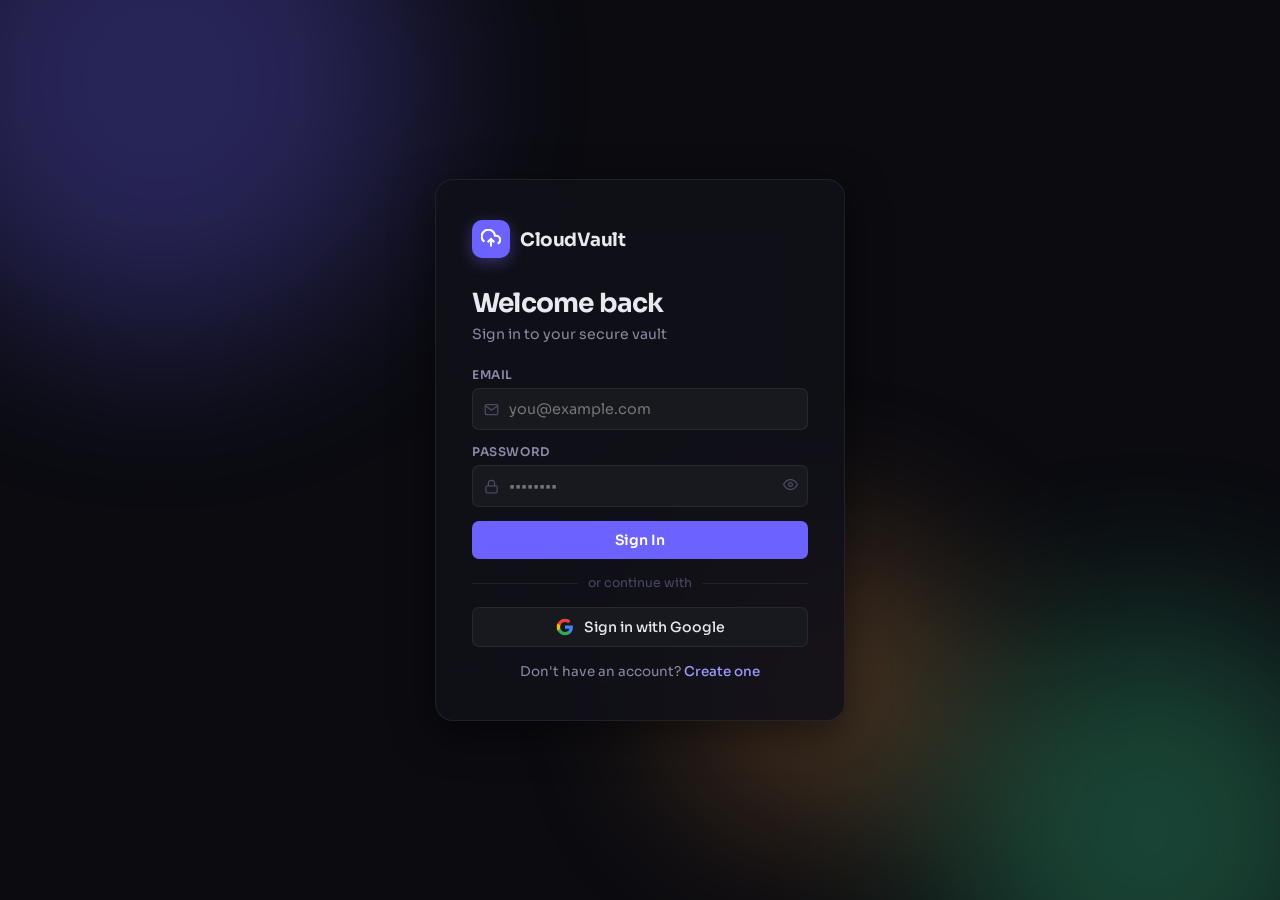
==== index.html @ 46a1de66 "Add files via upload" ====
<!DOCTYPE html>
<html lang="en">
<head>
  <meta charset="UTF-8" />
  <meta name="viewport" content="width=device-width, initial-scale=1.0" />
  <title>CloudVault — Secure File Storage</title>
  <link rel="preconnect" href="https://fonts.googleapis.com" />
  <link href="https://fonts.googleapis.com/css2?family=Sora:wght@300;400;500;600;700&display=swap" rel="stylesheet" />
  <link rel="stylesheet" href="style.css" />
</head>
<body>

  <!-- ══════════════════════════════════
       AUTH SCREEN
  ═══════════════════════════════════ -->
  <div id="auth-screen" class="auth-screen">
    <div class="auth-bg">
      <div class="auth-orb orb1"></div>
      <div class="auth-orb orb2"></div>
      <div class="auth-orb orb3"></div>
    </div>

    <div class="auth-card">
      <div class="brand">
        <div class="brand-icon">
          <svg width="20" height="20" viewBox="0 0 24 24" fill="none" stroke="white" stroke-width="2.5">
            <path d="M20 17.58A5 5 0 0018 8h-1.26A8 8 0 104 15.25"/>
            <polyline points="16 16 12 12 8 16"/>
            <line x1="12" y1="12" x2="12" y2="21"/>
          </svg>
        </div>
        <span class="brand-name">CloudVault</span>
      </div>

      <h1 class="auth-title" id="auth-title">Welcome back</h1>
      <p class="auth-sub" id="auth-sub">Sign in to your secure vault</p>

      <div class="form-group hidden" id="name-group">
        <label>Full Name</label>
        <div class="input-wrap">
          <svg class="input-icon" width="15" height="15" viewBox="0 0 24 24" fill="none" stroke="currentColor" stroke-width="2"><path d="M20 21v-2a4 4 0 00-4-4H8a4 4 0 00-4 4v2"/><circle cx="12" cy="7" r="4"/></svg>
          <input type="text" id="name-input" placeholder="Your full name" />
        </div>
      </div>

      <div class="form-group">
        <label>Email</label>
        <div class="input-wrap">
          <svg class="input-icon" width="15" height="15" viewBox="0 0 24 24" fill="none" stroke="currentColor" stroke-width="2"><path d="M4 4h16c1.1 0 2 .9 2 2v12c0 1.1-.9 2-2 2H4c-1.1 0-2-.9-2-2V6c0-1.1.9-2 2-2z"/><polyline points="22,6 12,13 2,6"/></svg>
          <input type="email" id="email-input" placeholder="you@example.com" />
        </div>
      </div>

      <div class="form-group">
        <label>Password</label>
        <div class="input-wrap">
          <svg class="input-icon" width="15" height="15" viewBox="0 0 24 24" fill="none" stroke="currentColor" stroke-width="2"><rect x="3" y="11" width="18" height="11" rx="2"/><path d="M7 11V7a5 5 0 0110 0v4"/></svg>
          <input type="password" id="password-input" placeholder="••••••••" />
          <button class="pw-toggle" id="pw-toggle" type="button" tabindex="-1">
            <svg width="15" height="15" viewBox="0 0 24 24" fill="none" stroke="currentColor" stroke-width="2"><path d="M1 12s4-8 11-8 11 8 11 8-4 8-11 8-11-8-11-8z"/><circle cx="12" cy="12" r="3"/></svg>
          </button>
        </div>
      </div>

      <p class="auth-error hidden" id="auth-error"></p>

      <button class="btn-primary full" id="auth-btn">Sign In</button>

      <div class="auth-divider"><span>or continue with</span></div>

      <button class="btn-google" id="google-btn">
        <svg width="18" height="18" viewBox="0 0 24 24"><path fill="#4285F4" d="M22.56 12.25c0-.78-.07-1.53-.2-2.25H12v4.26h5.92c-.26 1.37-1.04 2.53-2.21 3.31v2.77h3.57c2.08-1.92 3.28-4.74 3.28-8.09z"/><path fill="#34A853" d="M12 23c2.97 0 5.46-.98 7.28-2.66l-3.57-2.77c-.98.66-2.23 1.06-3.71 1.06-2.86 0-5.29-1.93-6.16-4.53H2.18v2.84C3.99 20.53 7.7 23 12 23z"/><path fill="#FBBC05" d="M5.84 14.09c-.22-.66-.35-1.36-.35-2.09s.13-1.43.35-2.09V7.07H2.18C1.43 8.55 1 10.22 1 12s.43 3.45 1.18 4.93l2.85-2.22.81-.62z"/><path fill="#EA4335" d="M12 5.38c1.62 0 3.06.56 4.21 1.64l3.15-3.15C17.45 2.09 14.97 1 12 1 7.7 1 3.99 3.47 2.18 7.07l3.66 2.84c.87-2.6 3.3-4.53 6.16-4.53z"/></svg>
        Sign in with Google
      </button>

      <p class="auth-toggle">
        <span id="auth-toggle-label">Don't have an account?</span>
        <a href="#" id="toggle-auth">Create one</a>
      </p>
    </div>
  </div>

  <!-- ══════════════════════════════════
       APP SHELL
  ═══════════════════════════════════ -->
  <div id="app" class="app hidden">

    <!-- SIDEBAR -->
    <aside class="sidebar" id="sidebar">
      <div class="sidebar-inner">

        <div class="sidebar-brand">
          <div class="brand-icon small">
            <svg width="13" height="13" viewBox="0 0 24 24" fill="none" stroke="white" stroke-width="2.5">
              <path d="M20 17.58A5 5 0 0018 8h-1.26A8 8 0 104 15.25"/>
              <polyline points="16 16 12 12 8 16"/>
              <line x1="12" y1="12" x2="12" y2="21"/>
            </svg>
          </div>
          <span>CloudVault</span>
        </div>

        <button class="upload-btn" id="sidebar-upload-btn">
          <svg width="15" height="15" viewBox="0 0 24 24" fill="none" stroke="currentColor" stroke-width="2.5"><path d="M21 15v4a2 2 0 01-2 2H5a2 2 0 01-2-2v-4"/><polyline points="17 8 12 3 7 8"/><line x1="12" y1="3" x2="12" y2="15"/></svg>
          Upload Files
        </button>

        <nav class="nav">
          <span class="nav-section-label">Main</span>
          <a class="nav-item active" href="#" data-section="my-files">
            <svg width="16" height="16" viewBox="0 0 24 24" fill="none" stroke="currentColor" stroke-width="2"><path d="M3 9l9-7 9 7v11a2 2 0 01-2 2H5a2 2 0 01-2-2z"/><polyline points="9 22 9 12 15 12 15 22"/></svg>
            My Files
          </a>
          <a class="nav-item" href="#" data-section="recent">
            <svg width="16" height="16" viewBox="0 0 24 24" fill="none" stroke="currentColor" stroke-width="2"><circle cx="12" cy="12" r="10"/><polyline points="12 6 12 12 16 14"/></svg>
            Recent
          </a>
          <a class="nav-item" href="#" data-section="starred">
            <svg width="16" height="16" viewBox="0 0 24 24" fill="none" stroke="currentColor" stroke-width="2"><polygon points="12 2 15.09 8.26 22 9.27 17 14.14 18.18 21.02 12 17.77 5.82 21.02 7 14.14 2 9.27 8.91 8.26 12 2"/></svg>
            Starred
          </a>
          <a class="nav-item" href="#" data-section="shared">
            <svg width="16" height="16" viewBox="0 0 24 24" fill="none" stroke="currentColor" stroke-width="2"><circle cx="18" cy="5" r="3"/><circle cx="6" cy="12" r="3"/><circle cx="18" cy="19" r="3"/><line x1="8.59" y1="13.51" x2="15.42" y2="17.49"/><line x1="15.41" y1="6.51" x2="8.59" y2="10.49"/></svg>
            Shared
          </a>
          <span class="nav-section-label" style="margin-top:8px">Other</span>
          <a class="nav-item" href="#" data-section="trash">
            <svg width="16" height="16" viewBox="0 0 24 24" fill="none" stroke="currentColor" stroke-width="2"><polyline points="3 6 5 6 21 6"/><path d="M19 6l-1 14a2 2 0 01-2 2H8a2 2 0 01-2-2L5 6"/><path d="M10 11v6M14 11v6"/><path d="M9 6V4a1 1 0 011-1h4a1 1 0 011 1v2"/></svg>
            Trash
          </a>
        </nav>

        <div class="sidebar-spacer"></div>

        <div class="storage-card">
          <div class="storage-row">
            <svg width="13" height="13" viewBox="0 0 24 24" fill="none" stroke="currentColor" stroke-width="2"><ellipse cx="12" cy="5" rx="9" ry="3"/><path d="M21 12c0 1.66-4 3-9 3s-9-1.34-9-3"/><path d="M3 5v14c0 1.66 4 3 9 3s9-1.34 9-3V5"/></svg>
            <span>Storage</span>
            <span class="storage-pct-badge" id="storage-pct">12%</span>
          </div>
          <div class="storage-track"><div class="storage-fill" id="storage-fill" style="width:12%"></div></div>
          <p class="storage-detail" id="storage-detail">614 MB of 5 GB used</p>
          <a href="#" class="upgrade-btn">⚡ Upgrade Plan</a>
        </div>

        <div class="user-row">
          <div class="user-avatar" id="user-avatar">J</div>
          <div class="user-meta">
            <p class="user-name" id="user-name">John Doe</p>
            <p class="user-email" id="user-email">john@example.com</p>
          </div>
          <button class="icon-btn logout" id="logout-btn" title="Sign out">
            <svg width="14" height="14" viewBox="0 0 24 24" fill="none" stroke="currentColor" stroke-width="2"><path d="M9 21H5a2 2 0 01-2-2V5a2 2 0 012-2h4"/><polyline points="16 17 21 12 16 7"/><line x1="21" y1="12" x2="9" y2="12"/></svg>
          </button>
        </div>

      </div>
    </aside>

    <!-- MAIN CONTENT -->
    <main class="main">

      <!-- TOPBAR -->
      <header class="topbar">
        <button class="hamburger" id="hamburger">
          <svg width="18" height="18" viewBox="0 0 24 24" fill="none" stroke="currentColor" stroke-width="2"><line x1="3" y1="12" x2="21" y2="12"/><line x1="3" y1="6" x2="21" y2="6"/><line x1="3" y1="18" x2="21" y2="18"/></svg>
        </button>

        <div class="breadcrumb" id="breadcrumb">
          <span class="crumb active" data-index="-1">My Files</span>
        </div>

        <div class="topbar-actions">
          <div class="search-bar">
            <svg width="14" height="14" viewBox="0 0 24 24" fill="none" stroke="currentColor" stroke-width="2"><circle cx="11" cy="11" r="8"/><line x1="21" y1="21" x2="16.65" y2="16.65"/></svg>
            <input type="text" id="search-input" placeholder="Search…" autocomplete="off" />
          </div>
          <button class="icon-btn" id="new-folder-btn" title="New folder">
            <svg width="17" height="17" viewBox="0 0 24 24" fill="none" stroke="currentColor" stroke-width="2"><path d="M22 19a2 2 0 01-2 2H4a2 2 0 01-2-2V5a2 2 0 012-2h5l2 3h9a2 2 0 012 2z"/><line x1="12" y1="11" x2="12" y2="17"/><line x1="9" y1="14" x2="15" y2="14"/></svg>
          </button>
          <div class="view-toggle">
            <button class="vbtn active" id="grid-btn">
              <svg width="14" height="14" viewBox="0 0 24 24" fill="none" stroke="currentColor" stroke-width="2"><rect x="3" y="3" width="7" height="7"/><rect x="14" y="3" width="7" height="7"/><rect x="14" y="14" width="7" height="7"/><rect x="3" y="14" width="7" height="7"/></svg>
            </button>
            <button class="vbtn" id="list-btn">
              <svg width="14" height="14" viewBox="0 0 24 24" fill="none" stroke="currentColor" stroke-width="2"><line x1="8" y1="6" x2="21" y2="6"/><line x1="8" y1="12" x2="21" y2="12"/><line x1="8" y1="18" x2="21" y2="18"/><line x1="3" y1="6" x2="3.01" y2="6"/><line x1="3" y1="12" x2="3.01" y2="12"/><line x1="3" y1="18" x2="3.01" y2="18"/></svg>
            </button>
          </div>
        </div>
      </header>

      <!-- SCROLLABLE CONTENT -->
      <div class="scroll-area">

        <!-- Drag overlay -->
        <div class="drag-overlay hidden" id="drag-overlay">
          <div class="drag-inner">
            <svg width="52" height="52" viewBox="0 0 24 24" fill="none" stroke="currentColor" stroke-width="1.5"><path d="M21 15v4a2 2 0 01-2 2H5a2 2 0 01-2-2v-4"/><polyline points="17 8 12 3 7 8"/><line x1="12" y1="3" x2="12" y2="15"/></svg>
            <p>Drop files to upload</p>
          </div>
        </div>

        <div class="content-header">
          <div class="content-header-left">
            <h2 id="section-title">My Files</h2>
            <span class="count-badge" id="item-count"></span>
          </div>
          <select class="sort-select" id="sort-select">
            <option value="name-asc">Name A–Z</option>
            <option value="name-desc">Name Z–A</option>
            <option value="size-desc">Largest first</option>
            <option value="size-asc">Smallest first</option>
            <option value="date-desc" selected>Newest first</option>
            <option value="date-asc">Oldest first</option>
          </select>
        </div>

        <div id="files-container" class="files-grid"></div>

        <div id="empty-state" class="empty-state hidden">
          <div class="empty-icon">
            <svg width="48" height="48" viewBox="0 0 24 24" fill="none" stroke="currentColor" stroke-width="1"><path d="M13 2H6a2 2 0 00-2 2v16a2 2 0 002 2h12a2 2 0 002-2V9z"/><polyline points="13 2 13 9 20 9"/></svg>
          </div>
          <p id="empty-title">Nothing here yet</p>
          <span id="empty-sub">Upload your first file to get started</span>
          <button class="btn-primary" id="empty-upload-btn" style="margin-top:16px">Upload Files</button>
        </div>

      </div><!-- /scroll-area -->
    </main>
  </div>

  <!-- UPLOAD PROGRESS PANEL -->
  <div class="up-panel hidden" id="up-panel">
    <div class="up-head">
      <span id="up-title">Uploading…</span>
      <div style="display:flex;gap:4px">
        <button class="icon-btn" id="up-minimize">−</button>
        <button class="icon-btn" id="up-close">✕</button>
      </div>
    </div>
    <div id="up-items" class="up-items"></div>
  </div>

  <!-- CONTEXT MENU -->
  <div class="ctx-menu hidden" id="ctx-menu">
    <button class="ctx-item" id="ctx-open">
      <svg width="13" height="13" viewBox="0 0 24 24" fill="none" stroke="currentColor" stroke-width="2"><path d="M18 13v6a2 2 0 01-2 2H5a2 2 0 01-2-2V8a2 2 0 012-2h6"/><polyline points="15 3 21 3 21 9"/><line x1="10" y1="14" x2="21" y2="3"/></svg>
      Open
    </button>
    <button class="ctx-item" id="ctx-download">
      <svg width="13" height="13" viewBox="0 0 24 24" fill="none" stroke="currentColor" stroke-width="2"><path d="M21 15v4a2 2 0 01-2 2H5a2 2 0 01-2-2v-4"/><polyline points="7 10 12 15 17 10"/><line x1="12" y1="15" x2="12" y2="3"/></svg>
      Download
    </button>
    <button class="ctx-item" id="ctx-rename">
      <svg width="13" height="13" viewBox="0 0 24 24" fill="none" stroke="currentColor" stroke-width="2"><path d="M11 4H4a2 2 0 00-2 2v14a2 2 0 002 2h14a2 2 0 002-2v-7"/><path d="M18.5 2.5a2.121 2.121 0 013 3L12 15l-4 1 1-4 9.5-9.5z"/></svg>
      Rename
    </button>
    <button class="ctx-item" id="ctx-star">
      <svg width="13" height="13" viewBox="0 0 24 24" fill="none" stroke="currentColor" stroke-width="2"><polygon points="12 2 15.09 8.26 22 9.27 17 14.14 18.18 21.02 12 17.77 5.82 21.02 7 14.14 2 9.27 8.91 8.26 12 2"/></svg>
      <span id="ctx-star-label">Add to Starred</span>
    </button>
    <div class="ctx-divider"></div>
    <button class="ctx-item danger" id="ctx-delete">
      <svg width="13" height="13" viewBox="0 0 24 24" fill="none" stroke="currentColor" stroke-width="2"><polyline points="3 6 5 6 21 6"/><path d="M19 6l-1 14a2 2 0 01-2 2H8a2 2 0 01-2-2L5 6"/></svg>
      <span id="ctx-delete-label">Move to Trash</span>
    </button>
  </div>

  <!-- PREVIEW MODAL -->
  <div class="overlay hidden" id="preview-overlay">
    <div class="preview-modal">
      <div class="preview-head">
        <div>
          <p id="preview-filename">file.jpg</p>
          <span id="preview-filesize" class="muted-sm"></span>
        </div>
        <div style="display:flex;gap:8px;align-items:center">
          <button class="btn-ghost" id="preview-dl">
            <svg width="13" height="13" viewBox="0 0 24 24" fill="none" stroke="currentColor" stroke-width="2"><path d="M21 15v4a2 2 0 01-2 2H5a2 2 0 01-2-2v-4"/><polyline points="7 10 12 15 17 10"/><line x1="12" y1="15" x2="12" y2="3"/></svg>
            Download
          </button>
          <button class="icon-btn" id="close-preview">✕</button>
        </div>
      </div>
      <div class="preview-body" id="preview-body"></div>
    </div>
  </div>

  <!-- RENAME MODAL -->
  <div class="overlay hidden" id="rename-overlay">
    <div class="dialog">
      <h3>Rename</h3>
      <input type="text" id="rename-input" placeholder="New name" />
      <div class="dialog-actions">
        <button class="btn-ghost" id="rename-cancel">Cancel</button>
        <button class="btn-primary" id="rename-ok">Rename</button>
      </div>
    </div>
  </div>

  <!-- NEW FOLDER MODAL -->
  <div class="overlay hidden" id="folder-overlay">
    <div class="dialog">
      <h3>New Folder</h3>
      <input type="text" id="folder-input" placeholder="Folder name" />
      <div class="dialog-actions">
        <button class="btn-ghost" id="folder-cancel">Cancel</button>
        <button class="btn-primary" id="folder-ok">Create</button>
      </div>
    </div>
  </div>

  <input type="file" id="file-input" multiple hidden />
  <script src="app.js"></script>
</body>
</html>
---- style.css ----
/* ─── RESET ──────────────────────────────────────────── */
*, *::before, *::after { box-sizing: border-box; margin: 0; padding: 0; }
html { height: 100%; }
body { height: 100%; font-family: 'Sora', sans-serif; background: #0b0b10; color: #e8e8f0; overflow: hidden; }
a { text-decoration: none; }
button { font-family: inherit; cursor: pointer; border: none; background: none; color: inherit; }
input, select { font-family: inherit; }

/* ─── CSS VARIABLES ──────────────────────────────────── */
:root {
  --bg0:     #0b0b10;
  --bg1:     #111118;
  --bg2:     #18181f;
  --bg3:     #1e1e27;
  --bg4:     #26262f;
  --border:  rgba(255,255,255,0.07);
  --bh:      rgba(255,255,255,0.12);
  --accent:  #6c63ff;
  --accent2: #9d97ff;
  --ag:      rgba(108,99,255,0.18);
  --text:    #e8e8f0;
  --t2:      #8a8aa8;
  --t3:      #4a4a64;
  --danger:  #ff5a5a;
  --success: #3ecf8e;
  --warn:    #f0a050;
  --r:       10px;
  --rs:      7px;
  --shadow:  0 12px 40px rgba(0,0,0,0.5);
  --trans:   0.16s ease;
}

.hidden { display: none !important; }

/* ─── BUTTONS ─────────────────────────────────────────── */
.btn-primary {
  background: var(--accent);
  color: #fff;
  border: none;
  border-radius: var(--rs);
  padding: 10px 18px;
  font-size: 0.88rem;
  font-weight: 600;
  cursor: pointer;
  transition: all var(--trans);
  display: inline-flex;
  align-items: center;
  gap: 6px;
}
.btn-primary:hover { background: #5a52e0; box-shadow: 0 4px 18px rgba(108,99,255,0.35); transform: translateY(-1px); }
.btn-primary:active { transform: translateY(0); }
.btn-primary.full { width: 100%; justify-content: center; }

.btn-ghost {
  background: var(--bg3);
  color: var(--t2);
  border: 1px solid var(--border);
  border-radius: var(--rs);
  padding: 8px 14px;
  font-size: 0.84rem;
  font-family: inherit;
  cursor: pointer;
  transition: all var(--trans);
  display: inline-flex;
  align-items: center;
  gap: 6px;
}
.btn-ghost:hover { background: var(--bg4); color: var(--text); }

.icon-btn {
  width: 32px;
  height: 32px;
  border-radius: var(--rs);
  display: flex;
  align-items: center;
  justify-content: center;
  color: var(--t2);
  transition: all var(--trans);
  flex-shrink: 0;
}
.icon-btn:hover { background: var(--bg3); color: var(--text); }
.icon-btn.logout:hover { color: var(--danger); }

/* ─── AUTH SCREEN ─────────────────────────────────────── */
.auth-screen {
  position: fixed;
  inset: 0;
  display: flex;
  align-items: center;
  justify-content: center;
  overflow: hidden;
}

.auth-bg {
  position: absolute;
  inset: 0;
  pointer-events: none;
}
.auth-orb {
  position: absolute;
  border-radius: 50%;
  filter: blur(90px);
  opacity: 0.3;
  animation: drift 10s ease-in-out infinite;
}
.orb1 { width: 520px; height: 520px; background: #6c63ff; top: -180px; left: -100px; animation-delay: 0s; }
.orb2 { width: 420px; height: 420px; background: #3ecf8e; bottom: -140px; right: -80px; animation-delay: -4s; }
.orb3 { width: 280px; height: 280px; background: #f0a050; top: 60%; right: 25%; animation-delay: -7s; }

@keyframes drift {
  0%, 100% { transform: translate(0, 0) scale(1); }
  33%       { transform: translate(20px, -20px) scale(1.04); }
  66%       { transform: translate(-15px, 15px) scale(0.97); }
}

.auth-card {
  position: relative;
  z-index: 1;
  background: rgba(17,17,24,0.88);
  backdrop-filter: blur(28px);
  -webkit-backdrop-filter: blur(28px);
  border: 1px solid var(--border);
  border-radius: 18px;
  padding: 40px 36px;
  width: 100%;
  max-width: 410px;
  box-shadow: var(--shadow);
  animation: slideUp 0.45s cubic-bezier(0.16,1,0.3,1);
}
@keyframes slideUp {
  from { opacity: 0; transform: translateY(28px); }
  to   { opacity: 1; transform: translateY(0); }
}

.brand {
  display: flex;
  align-items: center;
  gap: 10px;
  margin-bottom: 28px;
}
.brand-icon {
  width: 38px;
  height: 38px;
  border-radius: 10px;
  background: var(--accent);
  display: flex;
  align-items: center;
  justify-content: center;
  flex-shrink: 0;
  box-shadow: 0 4px 16px rgba(108,99,255,0.4);
}
.brand-icon.small { width: 28px; height: 28px; border-radius: 7px; }
.brand-name { font-size: 1.15rem; font-weight: 700; letter-spacing: -0.5px; }

.auth-title { font-size: 1.65rem; font-weight: 700; letter-spacing: -0.8px; margin-bottom: 5px; }
.auth-sub   { color: var(--t2); font-size: 0.88rem; margin-bottom: 24px; }

.form-group { margin-bottom: 14px; }
.form-group label {
  display: block;
  font-size: 0.75rem;
  font-weight: 600;
  color: var(--t2);
  text-transform: uppercase;
  letter-spacing: 0.6px;
  margin-bottom: 6px;
}
.input-wrap {
  position: relative;
  display: flex;
  align-items: center;
}
.input-icon {
  position: absolute;
  left: 12px;
  color: var(--t3);
  pointer-events: none;
}
.input-wrap input {
  width: 100%;
  background: var(--bg2);
  border: 1px solid var(--border);
  border-radius: var(--rs);
  padding: 11px 12px 11px 36px;
  color: var(--text);
  font-size: 0.9rem;
  outline: none;
  transition: border var(--trans), box-shadow var(--trans);
}
.input-wrap input:focus {
  border-color: var(--accent);
  box-shadow: 0 0 0 3px var(--ag);
}
.pw-toggle {
  position: absolute;
  right: 10px;
  color: var(--t3);
  transition: color var(--trans);
}
.pw-toggle:hover { color: var(--t2); }

.auth-error {
  color: var(--danger);
  font-size: 0.83rem;
  background: rgba(255,90,90,0.08);
  border: 1px solid rgba(255,90,90,0.2);
  border-radius: var(--rs);
  padding: 8px 12px;
  margin-bottom: 12px;
}

.auth-divider {
  display: flex;
  align-items: center;
  gap: 10px;
  margin: 16px 0;
  color: var(--t3);
  font-size: 0.78rem;
}
.auth-divider::before, .auth-divider::after {
  content: '';
  flex: 1;
  height: 1px;
  background: var(--border);
}

.btn-google {
  width: 100%;
  background: var(--bg2);
  border: 1px solid var(--border);
  border-radius: var(--rs);
  padding: 10px;
  display: flex;
  align-items: center;
  justify-content: center;
  gap: 10px;
  font-size: 0.88rem;
  font-weight: 500;
  color: var(--text);
  cursor: pointer;
  transition: all var(--trans);
  margin-bottom: 16px;
}
.btn-google:hover { background: var(--bg3); border-color: var(--bh); }

.auth-toggle { font-size: 0.84rem; color: var(--t2); text-align: center; }
.auth-toggle a { color: var(--accent2); font-weight: 500; }
.auth-toggle a:hover { text-decoration: underline; }

/* ─── APP LAYOUT ──────────────────────────────────────── */
.app {
  display: grid;
  grid-template-columns: 230px 1fr;
  height: 100vh;
  overflow: hidden;
}

/* ─── SIDEBAR ─────────────────────────────────────────── */
.sidebar {
  background: var(--bg1);
  border-right: 1px solid var(--border);
  height: 100vh;
  display: flex;
  flex-direction: column;
  overflow: hidden;
}
.sidebar-inner {
  display: flex;
  flex-direction: column;
  height: 100%;
  padding: 18px 14px;
  overflow-y: auto;
}
.sidebar-inner::-webkit-scrollbar { width: 0; }

.sidebar-brand {
  display: flex;
  align-items: center;
  gap: 9px;
  padding: 2px 4px 18px;
  font-size: 1rem;
  font-weight: 700;
  letter-spacing: -0.4px;
}

.upload-btn {
  width: 100%;
  background: var(--accent);
  color: #fff;
  border-radius: var(--rs);
  padding: 10px 14px;
  font-size: 0.85rem;
  font-weight: 600;
  display: flex;
  align-items: center;
  justify-content: center;
  gap: 8px;
  margin-bottom: 18px;
  transition: all var(--trans);
}
.upload-btn:hover { background: #5a52e0; box-shadow: 0 4px 18px rgba(108,99,255,0.35); }

.nav { display: flex; flex-direction: column; gap: 1px; }
.nav-section-label {
  display: block;
  font-size: 0.7rem;
  font-weight: 600;
  color: var(--t3);
  text-transform: uppercase;
  letter-spacing: 0.8px;
  padding: 0 8px;
  margin: 10px 0 4px;
}
.nav-item {
  display: flex;
  align-items: center;
  gap: 9px;
  padding: 9px 10px;
  border-radius: var(--rs);
  color: var(--t2);
  font-size: 0.87rem;
  font-weight: 500;
  transition: all var(--trans);
}
.nav-item:hover { background: var(--bg2); color: var(--text); }
.nav-item.active {
  background: rgba(108,99,255,0.13);
  color: var(--accent2);
}
.nav-item.active svg { stroke: var(--accent2); }

.sidebar-spacer { flex: 1; min-height: 12px; }

.storage-card {
  background: var(--bg2);
  border: 1px solid var(--border);
  border-radius: var(--r);
  padding: 13px;
  margin-bottom: 14px;
}
.storage-row {
  display: flex;
  align-items: center;
  gap: 6px;
  font-size: 0.8rem;
  font-weight: 600;
  margin-bottom: 8px;
  color: var(--t2);
}
.storage-pct-badge {
  margin-left: auto;
  font-size: 0.72rem;
  background: var(--bg3);
  padding: 2px 7px;
  border-radius: 99px;
  color: var(--accent2);
}
.storage-track {
  height: 4px;
  background: var(--bg4);
  border-radius: 99px;
  overflow: hidden;
  margin-bottom: 7px;
}
.storage-fill {
  height: 100%;
  background: linear-gradient(90deg, var(--accent), var(--accent2));
  border-radius: 99px;
  transition: width 0.6s ease;
}
.storage-detail { font-size: 0.75rem; color: var(--t3); margin-bottom: 10px; }
.upgrade-btn {
  display: block;
  width: 100%;
  text-align: center;
  font-size: 0.78rem;
  font-weight: 600;
  color: var(--accent2);
  background: var(--ag);
  border: 1px solid rgba(108,99,255,0.2);
  border-radius: var(--rs);
  padding: 7px;
  transition: all var(--trans);
}
.upgrade-btn:hover { background: rgba(108,99,255,0.25); }

.user-row {
  display: flex;
  align-items: center;
  gap: 9px;
  padding-top: 12px;
  border-top: 1px solid var(--border);
}
.user-avatar {
  width: 34px;
  height: 34px;
  border-radius: 50%;
  background: var(--accent);
  display: flex;
  align-items: center;
  justify-content: center;
  font-size: 0.85rem;
  font-weight: 700;
  flex-shrink: 0;
}
.user-meta { flex: 1; min-width: 0; }
.user-name  { font-size: 0.84rem; font-weight: 600; white-space: nowrap; overflow: hidden; text-overflow: ellipsis; }
.user-email { font-size: 0.72rem; color: var(--t3); white-space: nowrap; overflow: hidden; text-overflow: ellipsis; }

/* ─── MAIN ────────────────────────────────────────────── */
.main {
  display: flex;
  flex-direction: column;
  height: 100vh;
  overflow: hidden;
  background: var(--bg0);
}

.topbar {
  display: flex;
  align-items: center;
  gap: 10px;
  padding: 0 20px;
  height: 58px;
  border-bottom: 1px solid var(--border);
  background: var(--bg0);
  flex-shrink: 0;
}
.hamburger { display: none; }

.breadcrumb { display: flex; align-items: center; gap: 4px; flex: 1; overflow: hidden; }
.crumb {
  font-size: 0.87rem;
  color: var(--t2);
  cursor: pointer;
  white-space: nowrap;
  transition: color var(--trans);
}
.crumb:hover { color: var(--text); }
.crumb.active { color: var(--text); font-weight: 600; }
.crumb-sep { color: var(--t3); font-size: 0.8rem; }

.topbar-actions { display: flex; align-items: center; gap: 8px; }
.search-bar {
  display: flex;
  align-items: center;
  gap: 8px;
  background: var(--bg2);
  border: 1px solid var(--border);
  border-radius: var(--rs);
  padding: 7px 12px;
  transition: border var(--trans);
}
.search-bar:focus-within { border-color: var(--accent); }
.search-bar svg { color: var(--t3); flex-shrink: 0; }
.search-bar input {
  background: none;
  border: none;
  outline: none;
  color: var(--text);
  font-size: 0.86rem;
  width: 180px;
}
.search-bar input::placeholder { color: var(--t3); }

.view-toggle {
  display: flex;
  background: var(--bg2);
  border: 1px solid var(--border);
  border-radius: var(--rs);
  padding: 3px;
  gap: 2px;
}
.vbtn {
  width: 28px;
  height: 28px;
  border-radius: 5px;
  display: flex;
  align-items: center;
  justify-content: center;
  color: var(--t3);
  transition: all var(--trans);
}
.vbtn:hover { color: var(--t2); }
.vbtn.active { background: var(--bg3); color: var(--text); }

.scroll-area {
  flex: 1;
  overflow-y: auto;
  padding: 20px;
  position: relative;
}
.scroll-area::-webkit-scrollbar { width: 4px; }
.scroll-area::-webkit-scrollbar-track { background: transparent; }
.scroll-area::-webkit-scrollbar-thumb { background: var(--bg3); border-radius: 99px; }

/* ─── DRAG OVERLAY ────────────────────────────────────── */
.drag-overlay {
  position: absolute;
  inset: 0;
  background: rgba(11,11,16,0.85);
  backdrop-filter: blur(6px);
  z-index: 50;
  display: flex;
  align-items: center;
  justify-content: center;
  border: 2px dashed var(--accent);
  border-radius: var(--r);
  margin: 8px;
  animation: breathe 1.4s ease-in-out infinite;
}
@keyframes breathe {
  0%,100% { border-color: rgba(108,99,255,0.5); }
  50%      { border-color: var(--accent); }
}
.drag-inner {
  display: flex;
  flex-direction: column;
  align-items: center;
  gap: 14px;
  color: var(--accent2);
  font-size: 1rem;
  font-weight: 500;
}

/* ─── CONTENT HEADER ──────────────────────────────────── */
.content-header {
  display: flex;
  align-items: center;
  justify-content: space-between;
  margin-bottom: 16px;
}
.content-header-left { display: flex; align-items: center; gap: 10px; }
.content-header-left h2 { font-size: 1.05rem; font-weight: 600; }
.count-badge {
  font-size: 0.72rem;
  color: var(--t3);
  background: var(--bg2);
  border: 1px solid var(--border);
  padding: 2px 8px;
  border-radius: 99px;
}
.sort-select {
  background: var(--bg2);
  border: 1px solid var(--border);
  border-radius: var(--rs);
  color: var(--t2);
  font-size: 0.8rem;
  padding: 6px 10px;
  outline: none;
  cursor: pointer;
}

/* ─── FILES GRID ──────────────────────────────────────── */
.files-grid {
  display: grid;
  grid-template-columns: repeat(auto-fill, minmax(148px, 1fr));
  gap: 10px;
}
.files-list {
  display: flex;
  flex-direction: column;
  gap: 3px;
}

/* FILE CARD – GRID */
.file-card {
  background: var(--bg1);
  border: 1px solid var(--border);
  border-radius: var(--r);
  padding: 14px 12px 10px;
  cursor: pointer;
  transition: all var(--trans);
  position: relative;
  overflow: hidden;
  animation: pop 0.22s cubic-bezier(0.16,1,0.3,1);
  user-select: none;
}
@keyframes pop {
  from { opacity: 0; transform: scale(0.94); }
  to   { opacity: 1; transform: scale(1); }
}
.file-card:hover {
  border-color: var(--bh);
  background: var(--bg2);
  transform: translateY(-2px);
  box-shadow: 0 8px 24px rgba(0,0,0,0.3);
}
.file-card.folder { background: rgba(108,99,255,0.05); }
.file-card.folder:hover { background: rgba(108,99,255,0.1); }
.file-card .star-badge { position: absolute; top: 7px; right: 8px; color: #f0a050; font-size: 0.75rem; }

.file-thumb { width: 100%; height: 76px; object-fit: cover; border-radius: 6px; margin-bottom: 8px; display: block; }
.file-icon-box {
  width: 44px;
  height: 44px;
  border-radius: 9px;
  display: flex;
  align-items: center;
  justify-content: center;
  margin-bottom: 8px;
  font-size: 1.3rem;
}
.file-name {
  font-size: 0.8rem;
  font-weight: 500;
  white-space: nowrap;
  overflow: hidden;
  text-overflow: ellipsis;
  margin-bottom: 3px;
}
.file-meta { font-size: 0.7rem; color: var(--t3); }

/* FILE CARD – LIST */
.files-list .file-card {
  display: flex;
  align-items: center;
  gap: 10px;
  padding: 9px 12px;
  border-radius: var(--rs);
}
.files-list .file-card:hover { transform: none; }
.files-list .file-thumb { width: 34px; height: 34px; flex-shrink: 0; margin: 0; border-radius: 5px; }
.files-list .file-icon-box { width: 34px; height: 34px; flex-shrink: 0; margin: 0; font-size: 1rem; }
.files-list .file-name { flex: 1; margin: 0; }
.files-list .file-meta { margin-left: auto; white-space: nowrap; }

/* TYPE COLORS */
.t-img  { background: rgba(62,207,142,0.12);  color: #3ecf8e; }
.t-vid  { background: rgba(240,160,80,0.12);   color: #f0a050; }
.t-aud  { background: rgba(108,99,255,0.12);   color: var(--accent2); }
.t-pdf  { background: rgba(255,90,90,0.12);    color: #ff5a5a; }
.t-doc  { background: rgba(55,138,220,0.12);   color: #378adc; }
.t-zip  { background: rgba(150,150,180,0.1);   color: #9090b0; }
.t-fol  { background: rgba(108,99,255,0.15);   color: var(--accent2); }
.t-gen  { background: rgba(255,255,255,0.05);  color: var(--t2); }

/* ─── EMPTY STATE ─────────────────────────────────────── */
.empty-state {
  display: flex;
  flex-direction: column;
  align-items: center;
  justify-content: center;
  gap: 10px;
  padding: 70px 20px;
  text-align: center;
}
.empty-icon { color: var(--t3); margin-bottom: 4px; }
.empty-state p { font-size: 1rem; font-weight: 600; color: var(--t2); }
.empty-state span { font-size: 0.84rem; color: var(--t3); }

/* ─── UPLOAD PANEL ────────────────────────────────────── */
.up-panel {
  position: fixed;
  bottom: 18px;
  right: 18px;
  width: 310px;
  background: var(--bg2);
  border: 1px solid var(--border);
  border-radius: var(--r);
  box-shadow: var(--shadow);
  z-index: 200;
  overflow: hidden;
  animation: slideUp 0.25s ease;
}
.up-head {
  display: flex;
  justify-content: space-between;
  align-items: center;
  padding: 11px 14px;
  border-bottom: 1px solid var(--border);
  font-size: 0.84rem;
  font-weight: 600;
}
.up-items { max-height: 260px; overflow-y: auto; }
.up-item {
  padding: 10px 14px;
  border-bottom: 1px solid var(--border);
}
.up-item:last-child { border-bottom: none; }
.up-item-name { font-size: 0.8rem; white-space: nowrap; overflow: hidden; text-overflow: ellipsis; margin-bottom: 5px; }
.up-bar { height: 3px; background: var(--bg3); border-radius: 99px; overflow: hidden; }
.up-fill { height: 100%; background: var(--accent); border-radius: 99px; transition: width 0.2s ease; }
.up-status { font-size: 0.7rem; color: var(--t3); margin-top: 4px; }
.up-status.done  { color: var(--success); }
.up-status.error { color: var(--danger); }

/* ─── CONTEXT MENU ────────────────────────────────────── */
.ctx-menu {
  position: fixed;
  z-index: 400;
  background: var(--bg2);
  border: 1px solid var(--bh);
  border-radius: var(--r);
  box-shadow: var(--shadow);
  min-width: 168px;
  overflow: hidden;
  animation: pop 0.14s ease;
}
.ctx-item {
  display: flex;
  align-items: center;
  gap: 9px;
  width: 100%;
  padding: 9px 14px;
  font-size: 0.84rem;
  color: var(--t2);
  transition: all var(--trans);
  text-align: left;
}
.ctx-item:hover { background: var(--bg3); color: var(--text); }
.ctx-item.danger { color: var(--danger); }
.ctx-item.danger:hover { background: rgba(255,90,90,0.08); }
.ctx-divider { height: 1px; background: var(--border); margin: 2px 0; }

/* ─── OVERLAYS & MODALS ───────────────────────────────── */
.overlay {
  position: fixed;
  inset: 0;
  background: rgba(0,0,0,0.72);
  backdrop-filter: blur(5px);
  display: flex;
  align-items: center;
  justify-content: center;
  z-index: 500;
  animation: fadeIn 0.18s ease;
}
@keyframes fadeIn { from { opacity: 0; } to { opacity: 1; } }

.dialog {
  background: var(--bg2);
  border: 1px solid var(--border);
  border-radius: var(--r);
  padding: 26px 24px;
  width: 100%;
  max-width: 350px;
  box-shadow: var(--shadow);
  animation: slideUp 0.22s cubic-bezier(0.16,1,0.3,1);
}
.dialog h3 { font-size: 0.98rem; font-weight: 600; margin-bottom: 14px; }
.dialog input {
  width: 100%;
  background: var(--bg3);
  border: 1px solid var(--border);
  border-radius: var(--rs);
  padding: 10px 12px;
  color: var(--text);
  font-size: 0.88rem;
  outline: none;
  margin-bottom: 14px;
  font-family: inherit;
  transition: border var(--trans);
}
.dialog input:focus { border-color: var(--accent); }
.dialog-actions { display: flex; gap: 8px; justify-content: flex-end; }

.preview-modal {
  background: var(--bg1);
  border: 1px solid var(--border);
  border-radius: var(--r);
  width: 92vw;
  max-width: 880px;
  max-height: 90vh;
  display: flex;
  flex-direction: column;
  overflow: hidden;
  box-shadow: var(--shadow);
  animation: slideUp 0.22s cubic-bezier(0.16,1,0.3,1);
}
.preview-head {
  display: flex;
  align-items: center;
  justify-content: space-between;
  padding: 13px 18px;
  border-bottom: 1px solid var(--border);
  flex-shrink: 0;
}
.preview-head p { font-size: 0.9rem; font-weight: 500; }
.muted-sm { font-size: 0.75rem; color: var(--t3); }
.preview-body {
  flex: 1;
  overflow: auto;
  display: flex;
  align-items: center;
  justify-content: center;
  padding: 20px;
  background: #07070c;
}
.preview-body img  { max-width: 100%; max-height: 68vh; border-radius: 6px; object-fit: contain; }
.preview-body video, .preview-body audio { max-width: 100%; }
.preview-body iframe { width: 100%; height: 68vh; border: none; border-radius: 6px; }
.preview-body .no-prev {
  text-align: center;
  color: var(--t2);
  display: flex;
  flex-direction: column;
  align-items: center;
  gap: 12px;
}
.preview-body .no-prev svg { opacity: 0.3; }

/* ─── RESPONSIVE ──────────────────────────────────────── */
@media (max-width: 720px) {
  .app { grid-template-columns: 1fr; }
  .sidebar {
    position: fixed;
    top: 0; left: 0; bottom: 0;
    width: 240px;
    z-index: 300;
    transform: translateX(-100%);
    transition: transform 0.25s ease;
  }
  .sidebar.open { transform: translateX(0); box-shadow: 4px 0 30px rgba(0,0,0,0.5); }
  .hamburger { display: flex; }
  .search-bar input { width: 120px; }
}
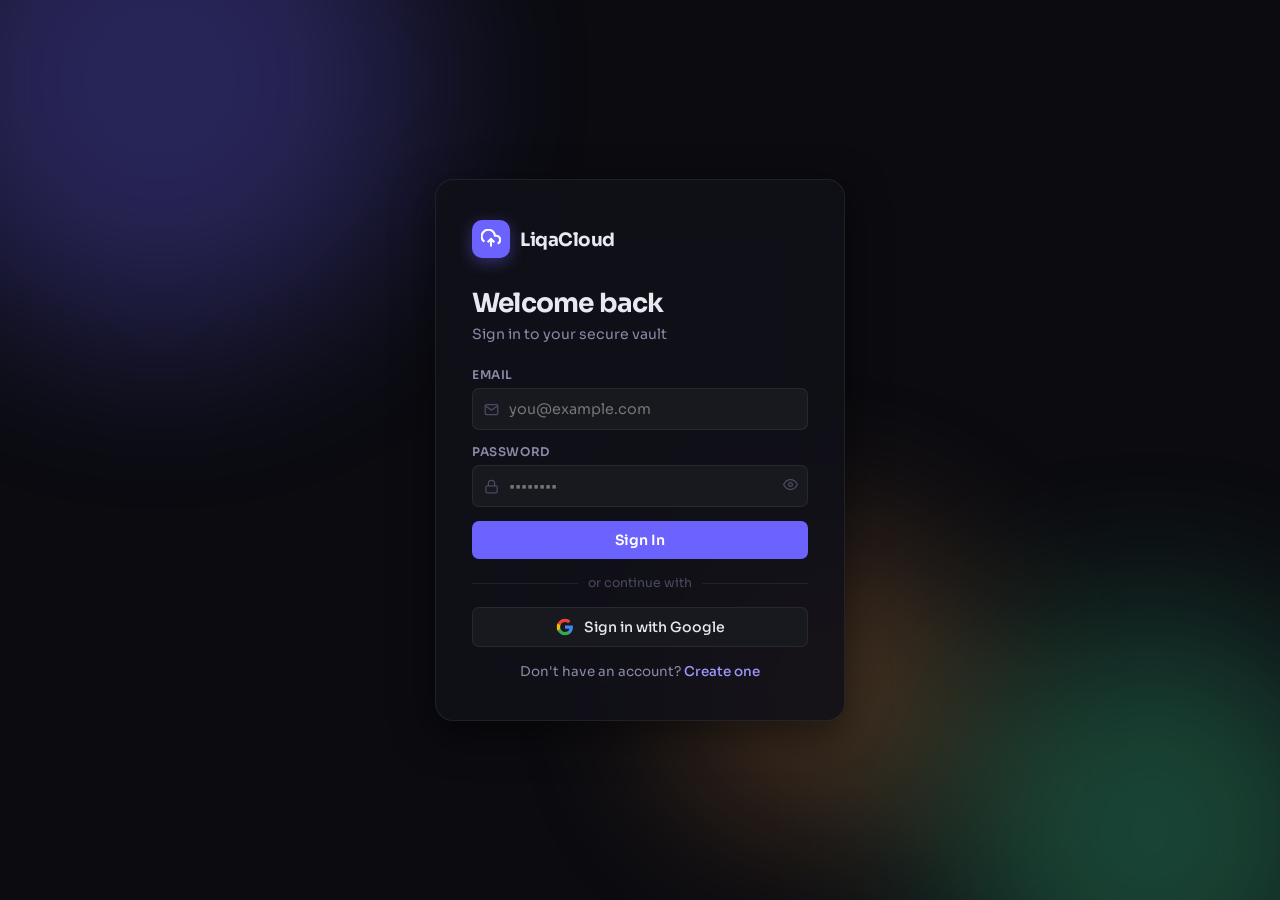
==== commit 4bf2c6ad: "Update index.html" ====
--- a/index.html
+++ b/index.html
@@ -29,7 +29,7 @@
             <line x1="12" y1="12" x2="12" y2="21"/>
           </svg>
         </div>
-        <span class="brand-name">CloudVault</span>
+        <span class="brand-name">LiqaCloud</span>
       </div>
 
       <h1 class="auth-title" id="auth-title">Welcome back</h1>
@@ -314,4 +314,4 @@
   <input type="file" id="file-input" multiple hidden />
   <script src="app.js"></script>
 </body>
-</html>+</html>
